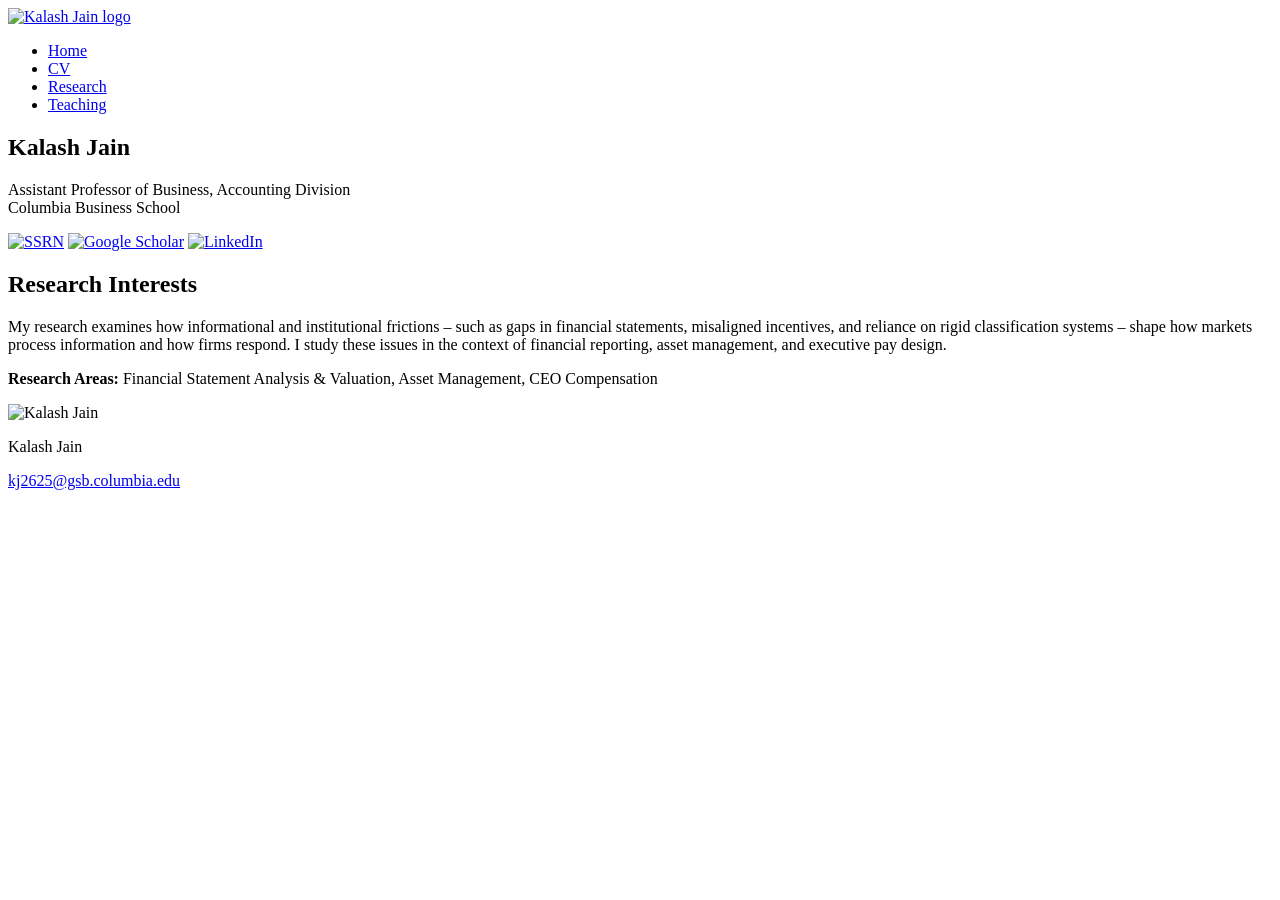
==== index.html @ 01b0344d "Add files via upload" ====
<!DOCTYPE html>
<html lang="en">
<head>
  <meta charset="UTF-8" />
  <meta name="viewport" content="width=device-width, initial-scale=1.0" />
  <title>Kalash Jain – Columbia Business School</title>
  <meta name="description" content="Kalash Jain, Assistant Professor of Business, Accounting Division, Columbia Business School. Research on financial statement analysis, asset management, and CEO compensation." />
  <link rel="icon" type="image/png" href="assets/img/logo.png" />
  <link rel="preconnect" href="https://fonts.googleapis.com" />
  <link rel="preconnect" href="https://fonts.gstatic.com" crossorigin />
  <link href="https://fonts.googleapis.com/css2?family=Vollkorn:wght@400;500;600;700&display=swap" rel="stylesheet" />
  <link rel="stylesheet" href="assets/css/style.css" />
</head>
<body>
  <header class="site-header">
    <nav class="nav">
      <a class="nav__brand" href="index.html">
        <img src="assets/img/logo.png" alt="Kalash Jain logo" />
      </a>
      <ul class="nav__links">
        <li><a href="index.html" class="active">Home</a></li>
        <li><a href="cv.pdf" target="_blank" rel="noopener">CV</a></li>
        <li><a href="research.html">Research</a></li>
        <li><a href="teaching.html">Teaching</a></li>
      </ul>
    </nav>
  </header>

  <main class="container">
    <section class="hero">
      <div class="hero__intro">
        <h1 class="hero__name">Kalash Jain</h1>
        <p class="hero__title">
          Assistant Professor of Business, Accounting Division<br />
          Columbia Business School
        </p>

        <div class="socials">
          <a href="https://papers.ssrn.com/sol3/cf_dev/AbsByAuth.cfm?per_id=5348199" target="_blank" rel="noopener" title="SSRN" aria-label="SSRN"><img src="assets/img/ssrn_logo.svg" alt="SSRN" /></a>
          <a href="https://scholar.google.com/citations?user=yLvqzMYAAAAJ&hl=en&inst=2731774348884658006&oi=ao" target="_blank" rel="noopener" title="Google Scholar" aria-label="Google Scholar"><img src="assets/img/google_scholar_logo.svg" alt="Google Scholar" /></a>
          <a href="https://www.linkedin.com/in/kalash-jain-us/" target="_blank" rel="noopener" title="LinkedIn" aria-label="LinkedIn"><img src="assets/img/linkedin_logo.svg" alt="LinkedIn" /></a>
        </div>

        <h2>Research Interests</h2>
        <p>
          My research examines how informational and institutional frictions – such
          as gaps in financial statements, misaligned incentives, and reliance on
          rigid classification systems – shape how markets process information and
          how firms respond. I study these issues in the context of financial
          reporting, asset management, and executive pay design.
        </p>
        <p>
          <strong>Research Areas:</strong> Financial Statement Analysis &amp;
          Valuation, Asset Management, CEO Compensation
        </p>
      </div>

      <div class="hero__aside">
        <img class="hero__photo" src="assets/img/headshot.jpg" alt="Kalash Jain" />
      </div>
    </section>
  </main>

  <footer class="site-footer">
    <div class="container">
      <p class="name">Kalash Jain</p>
      <p><a href="mailto:kj2625@gsb.columbia.edu">kj2625@gsb.columbia.edu</a></p>
    </div>
  </footer>
</body>
</html>
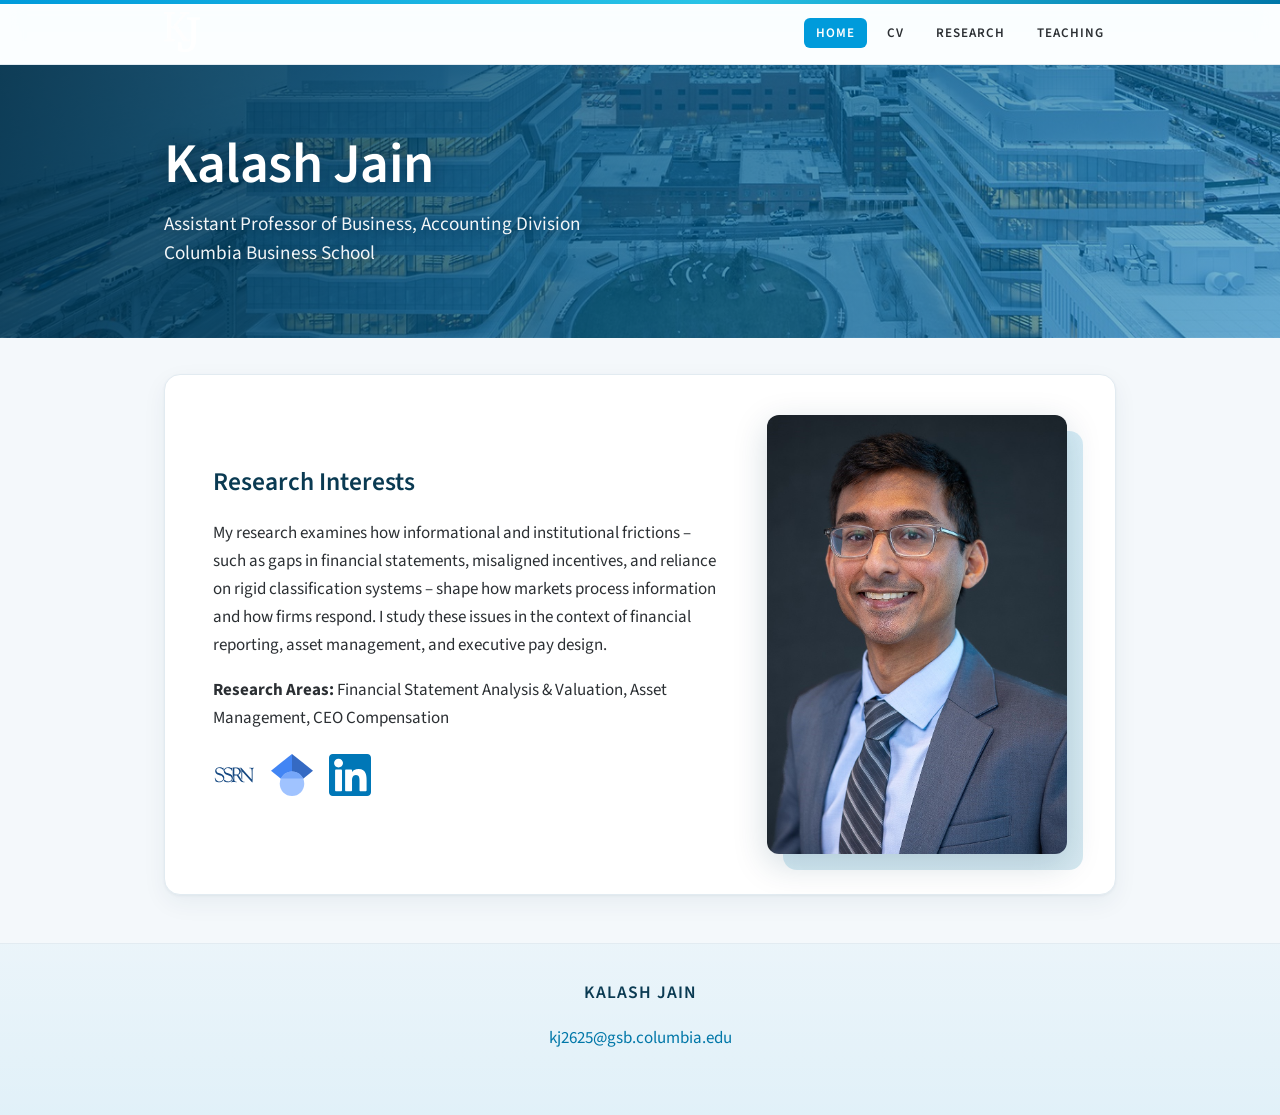
==== commit 28ed765f: "Deploy redesigned static site with correct assets/ structure Replace root-dumped files with the fini" ====
--- a/index.html
+++ b/index.html
@@ -8,7 +8,7 @@
   <link rel="icon" type="image/png" href="assets/img/logo.png" />
   <link rel="preconnect" href="https://fonts.googleapis.com" />
   <link rel="preconnect" href="https://fonts.gstatic.com" crossorigin />
-  <link href="https://fonts.googleapis.com/css2?family=Vollkorn:wght@400;500;600;700&display=swap" rel="stylesheet" />
+  <link href="https://fonts.googleapis.com/css2?family=Source+Sans+3:wght@400;500;600;700&display=swap" rel="stylesheet" />
   <link rel="stylesheet" href="assets/css/style.css" />
 </head>
 <body>
@@ -26,21 +26,19 @@
     </nav>
   </header>
 
+  <section class="hero-banner">
+    <div class="hero-banner__inner">
+      <h1 class="hero-banner__name">Kalash Jain</h1>
+      <p class="hero-banner__title">
+        Assistant Professor of Business, Accounting Division<br />
+        Columbia Business School
+      </p>
+    </div>
+  </section>
+
   <main class="container">
     <section class="hero">
       <div class="hero__intro">
-        <h1 class="hero__name">Kalash Jain</h1>
-        <p class="hero__title">
-          Assistant Professor of Business, Accounting Division<br />
-          Columbia Business School
-        </p>
-
-        <div class="socials">
-          <a href="https://papers.ssrn.com/sol3/cf_dev/AbsByAuth.cfm?per_id=5348199" target="_blank" rel="noopener" title="SSRN" aria-label="SSRN"><img src="assets/img/ssrn_logo.svg" alt="SSRN" /></a>
-          <a href="https://scholar.google.com/citations?user=yLvqzMYAAAAJ&hl=en&inst=2731774348884658006&oi=ao" target="_blank" rel="noopener" title="Google Scholar" aria-label="Google Scholar"><img src="assets/img/google_scholar_logo.svg" alt="Google Scholar" /></a>
-          <a href="https://www.linkedin.com/in/kalash-jain-us/" target="_blank" rel="noopener" title="LinkedIn" aria-label="LinkedIn"><img src="assets/img/linkedin_logo.svg" alt="LinkedIn" /></a>
-        </div>
-
         <h2>Research Interests</h2>
         <p>
           My research examines how informational and institutional frictions – such
@@ -53,6 +51,12 @@
           <strong>Research Areas:</strong> Financial Statement Analysis &amp;
           Valuation, Asset Management, CEO Compensation
         </p>
+
+        <div class="socials">
+          <a href="https://papers.ssrn.com/sol3/cf_dev/AbsByAuth.cfm?per_id=5348199" target="_blank" rel="noopener" title="SSRN" aria-label="SSRN"><img src="assets/img/ssrn_logo.svg" alt="SSRN" /></a>
+          <a href="https://scholar.google.com/citations?user=yLvqzMYAAAAJ&hl=en&inst=2731774348884658006&oi=ao" target="_blank" rel="noopener" title="Google Scholar" aria-label="Google Scholar"><img src="assets/img/google_scholar_logo.svg" alt="Google Scholar" /></a>
+          <a href="https://www.linkedin.com/in/kalash-jain-us/" target="_blank" rel="noopener" title="LinkedIn" aria-label="LinkedIn"><img src="assets/img/linkedin_logo.svg" alt="LinkedIn" /></a>
+        </div>
       </div>
 
       <div class="hero__aside">
--- a/assets/css/style.css
+++ b/assets/css/style.css
@@ -0,0 +1,400 @@
+/* ===== Kalash Jain — academic site ===== */
+:root {
+  --cbs-blue: #009bdb;
+  --cbs-blue-dark: #0077a8;
+  --navy: #0a3a52;
+  --ink: #2b2f33;
+  --muted: #5f6b73;
+  --line: #e2ebf1;
+  --tint: #eef8fc;
+  --card: #ffffff;
+  --page-bg: #f4f8fb;
+  --shadow: 0 1px 3px rgba(10, 58, 82, 0.05), 0 8px 24px rgba(10, 58, 82, 0.06);
+  --shadow-hover: 0 6px 16px rgba(10, 58, 82, 0.1), 0 18px 44px rgba(10, 58, 82, 0.1);
+  --maxw: 1000px;
+  --font-sans: "Source Sans 3", -apple-system, BlinkMacSystemFont, "Segoe UI",
+    Roboto, "Helvetica Neue", Arial, "Noto Sans", sans-serif;
+}
+
+* { box-sizing: border-box; }
+
+html { scroll-behavior: smooth; }
+
+body {
+  margin: 0;
+  color: var(--ink);
+  background:
+    linear-gradient(180deg, #e6f3fb 0%, rgba(244, 248, 251, 0) 320px) no-repeat,
+    var(--page-bg);
+  min-height: 100vh;
+  font-family: var(--font-sans);
+  font-size: 17px;
+  line-height: 1.65;
+  -webkit-font-smoothing: antialiased;
+}
+
+.container {
+  max-width: var(--maxw);
+  margin: 0 auto;
+  padding: 0 24px;
+}
+
+a { color: var(--cbs-blue-dark); text-decoration: none; }
+a:hover { text-decoration: underline; }
+
+h1, h2, h3 {
+  font-family: var(--font-sans);
+  font-weight: 600;
+  line-height: 1.2;
+  color: var(--navy);
+}
+
+/* thin brand accent strip along the very top */
+body::before {
+  content: "";
+  position: fixed;
+  top: 0; left: 0; right: 0;
+  height: 4px;
+  background: linear-gradient(90deg, var(--cbs-blue), #29c3e6 55%, var(--cbs-blue-dark));
+  z-index: 40;
+}
+
+/* ===== Header / nav ===== */
+.site-header {
+  position: sticky;
+  top: 0;
+  z-index: 30;
+  background: rgba(255, 255, 255, 0.85);
+  backdrop-filter: saturate(180%) blur(10px);
+  border-bottom: 1px solid var(--line);
+  box-shadow: 0 1px 0 rgba(10, 58, 82, 0.02);
+}
+.nav {
+  display: flex;
+  align-items: center;
+  justify-content: space-between;
+  padding: 12px 24px;
+  max-width: var(--maxw);
+  margin: 0 auto;
+}
+.nav__brand {
+  display: flex;
+  align-items: center;
+  gap: 12px;
+  font-family: var(--font-sans);
+  font-size: 1.15rem;
+  color: var(--ink);
+}
+.nav__brand img { height: 40px; width: auto; display: block; }
+.nav__links {
+  display: flex;
+  gap: 8px;
+  list-style: none;
+  margin: 0;
+  padding: 0;
+}
+.nav__links a {
+  color: var(--ink);
+  text-transform: uppercase;
+  letter-spacing: 1px;
+  font-size: 0.82rem;
+  font-weight: 600;
+  padding: 6px 12px;
+  border-radius: 6px;
+  transition: color 0.15s ease, background 0.15s ease;
+}
+.nav__links a:hover { color: var(--cbs-blue-dark); background: var(--tint); text-decoration: none; }
+.nav__links a.active { color: #fff; background: var(--cbs-blue); }
+
+/* ===== Campus banners ===== */
+.hero-banner,
+.page-banner {
+  position: relative;
+  background-image:
+    linear-gradient(115deg, rgba(0, 48, 72, 0.9) 0%, rgba(0, 88, 128, 0.72) 46%, rgba(0, 119, 168, 0.5) 100%),
+    url("../img/cbs-campus.jpg");
+  background-size: cover;
+  background-position: center 38%;
+  color: #fff;
+}
+.hero-banner__inner,
+.page-banner__inner {
+  max-width: var(--maxw);
+  margin: 0 auto;
+  padding: 0 24px;
+}
+.hero-banner { padding: 66px 0 70px; }
+.hero-banner__name {
+  font-family: var(--font-sans);
+  font-size: 3.5rem;
+  font-weight: 600;
+  color: #fff;
+  margin: 0 0 12px;
+  letter-spacing: -0.5px;
+  text-shadow: 0 2px 20px rgba(0, 20, 35, 0.38);
+}
+.hero-banner__title {
+  font-size: 1.2rem;
+  line-height: 1.5;
+  margin: 0;
+  color: rgba(255, 255, 255, 0.95);
+  text-shadow: 0 1px 12px rgba(0, 20, 35, 0.32);
+}
+.page-banner { padding: 42px 0; }
+.page-banner__title {
+  font-family: var(--font-sans);
+  font-size: 2.6rem;
+  font-weight: 600;
+  text-transform: uppercase;
+  letter-spacing: 1px;
+  color: #fff;
+  margin: 0;
+  text-shadow: 0 2px 16px rgba(0, 20, 35, 0.35);
+}
+
+/* ===== Hero (home about-card) ===== */
+.hero {
+  display: grid;
+  grid-template-columns: 1fr 300px;
+  gap: 44px;
+  align-items: center;
+  background: var(--card);
+  border: 1px solid var(--line);
+  border-radius: 16px;
+  box-shadow: var(--shadow);
+  padding: 40px 48px;
+  margin: 36px 0 24px;
+}
+.hero h2:first-child { margin-top: 0; }
+.hero__name {
+  font-size: 3.1rem;
+  margin: 0 0 8px;
+  color: var(--cbs-blue);
+  letter-spacing: -0.5px;
+}
+.hero__title { font-size: 1.12rem; color: var(--muted); margin: 0; }
+.hero__aside { position: relative; }
+.hero__aside::before {
+  content: "";
+  position: absolute;
+  inset: 16px -16px -16px 16px;
+  background: linear-gradient(135deg, var(--cbs-blue), var(--cbs-blue-dark));
+  border-radius: 14px;
+  opacity: 0.16;
+  z-index: 0;
+}
+.hero__photo {
+  position: relative;
+  z-index: 1;
+  width: 100%;
+  border-radius: 12px;
+  box-shadow: 0 10px 34px rgba(10, 58, 82, 0.18);
+  display: block;
+}
+.hero h2 { color: var(--navy); }
+
+/* ===== Sections ===== */
+.section { padding: 8px 0 40px; }
+.section h2 { font-size: 1.9rem; margin: 36px 0 8px; }
+.page-title {
+  font-size: 2.6rem;
+  text-transform: uppercase;
+  letter-spacing: 1px;
+  color: var(--cbs-blue);
+  margin: 52px 0 8px;
+}
+.subhead {
+  text-transform: uppercase;
+  letter-spacing: 2px;
+  font-size: 0.82rem;
+  font-weight: 700;
+  color: var(--cbs-blue-dark);
+  border-bottom: 2px solid var(--cbs-blue);
+  display: inline-block;
+  padding-bottom: 5px;
+  margin: 8px 0 20px;
+}
+.paper-group { margin: 0 0 36px; }
+.paper-group:first-of-type { margin-top: 8px; }
+
+/* ===== Research list ===== */
+.paper {
+  background: var(--card);
+  border: 1px solid var(--line);
+  border-left: 4px solid var(--cbs-blue);
+  border-radius: 10px;
+  padding: 16px 22px;
+  margin: 0 0 14px;
+  box-shadow: var(--shadow);
+  transition: transform 0.15s ease, box-shadow 0.15s ease;
+}
+.paper:hover { transform: translateY(-2px); box-shadow: var(--shadow-hover); }
+.paper__title {
+  font-family: var(--font-sans);
+  font-size: 1.22rem;
+  font-weight: 600;
+  color: var(--navy);
+  margin: 0 0 4px;
+  line-height: 1.3;
+}
+.paper__title a { color: var(--navy); }
+.paper__title a:hover { color: var(--cbs-blue-dark); text-decoration: none; }
+.paper__venue { font-style: italic; color: var(--muted); margin: 0; }
+.paper__authors { margin: 2px 0 8px; color: var(--ink); }
+.paper__topics { margin: 0; display: flex; flex-wrap: wrap; gap: 8px; }
+
+/* ===== Topic pills (clickable filters) ===== */
+.filter-bar {
+  display: flex;
+  flex-wrap: wrap;
+  align-items: center;
+  gap: 8px;
+  margin: 4px 0 30px;
+  padding: 14px 18px;
+  background: var(--card);
+  border: 1px solid var(--line);
+  border-radius: 12px;
+  box-shadow: var(--shadow);
+}
+.filter-bar__label {
+  font-size: 0.82rem;
+  font-weight: 700;
+  text-transform: uppercase;
+  letter-spacing: 1px;
+  color: var(--muted);
+  margin-right: 4px;
+}
+.topic-pill {
+  display: inline-block;
+  cursor: pointer;
+  border: 1px solid #cfe6f2;
+  background: var(--tint);
+  color: var(--cbs-blue-dark);
+  border-radius: 999px;
+  padding: 3px 13px;
+  font-size: 0.8rem;
+  font-weight: 600;
+  line-height: 1.5;
+  user-select: none;
+  transition: background 0.15s ease, color 0.15s ease, border-color 0.15s ease;
+}
+.topic-pill:hover {
+  background: var(--cbs-blue);
+  color: #fff;
+  border-color: var(--cbs-blue);
+}
+.topic-pill.active {
+  background: var(--cbs-blue);
+  color: #fff;
+  border-color: var(--cbs-blue);
+}
+.filter-pill.reset { font-weight: 700; }
+.paper.is-hidden, .paper-group.is-hidden { display: none; }
+
+/* ===== Teaching ===== */
+.award {
+  display: inline-block;
+  color: var(--cbs-blue-dark);
+  font-weight: 600;
+  background: var(--tint);
+  border: 1px solid #cfe6f2;
+  border-radius: 8px;
+  padding: 8px 14px;
+  margin: 6px 0 8px;
+}
+.card {
+  background: var(--card);
+  border: 1px solid var(--line);
+  border-radius: 12px;
+  box-shadow: var(--shadow);
+  padding: 22px 26px;
+  margin: 0 0 22px;
+}
+.card > *:first-child { margin-top: 0; }
+.card > *:last-child { margin-bottom: 0; }
+.ratings {
+  border-collapse: collapse;
+  width: 100%;
+  max-width: 460px;
+  margin: 8px 0 4px;
+}
+.ratings th, .ratings td {
+  text-align: left;
+  padding: 10px 16px 10px 0;
+  border-bottom: 1px solid var(--line);
+}
+.ratings thead th {
+  color: var(--cbs-blue-dark);
+  font-weight: 700;
+  text-transform: uppercase;
+  letter-spacing: 0.5px;
+  font-size: 0.82rem;
+}
+.ratings tbody tr:last-child td { border-bottom: none; }
+.ratings td:first-child { font-weight: 600; color: var(--navy); white-space: nowrap; }
+.quotes { display: grid; gap: 16px; }
+blockquote.quote {
+  margin: 0;
+  padding: 18px 22px 18px 24px;
+  background: var(--card);
+  border: 1px solid var(--line);
+  border-left: 4px solid var(--cbs-blue);
+  border-radius: 10px;
+  box-shadow: var(--shadow);
+  color: #3a444b;
+  font-style: italic;
+}
+
+/* ===== Social icons ===== */
+.socials { display: flex; gap: 16px; align-items: center; margin: 22px 0 6px; }
+.socials a {
+  display: inline-flex;
+  align-items: center;
+  justify-content: center;
+  transition: opacity 0.15s ease, transform 0.15s ease;
+}
+.socials a:hover { opacity: 0.75; transform: translateY(-1px); }
+.socials img { height: 42px; width: 42px; object-fit: contain; display: block; }
+
+/* ===== Footer ===== */
+.site-footer {
+  border-top: 1px solid var(--line);
+  background: linear-gradient(180deg, rgba(0, 155, 219, 0.04), rgba(0, 155, 219, 0.08));
+  margin-top: 48px;
+  padding: 34px 0 46px;
+  text-align: center;
+}
+.site-footer .name {
+  font-family: var(--font-sans);
+  font-weight: 600;
+  letter-spacing: 1px;
+  text-transform: uppercase;
+  color: var(--navy);
+  font-size: 1.1rem;
+  margin: 0 0 4px;
+}
+.site-footer a { color: var(--cbs-blue-dark); }
+
+/* ===== Responsive ===== */
+@media (max-width: 760px) {
+  .hero {
+    grid-template-columns: 1fr;
+    gap: 26px;
+    padding: 30px 24px;
+    margin-top: 32px;
+  }
+  .hero__aside { max-width: 260px; margin: 0 auto; order: -1; }
+  .hero__aside::before { inset: 12px -12px -12px 12px; }
+  .hero__name { font-size: 2.4rem; }
+  .nav { padding: 10px 16px; flex-wrap: wrap; gap: 6px; }
+  .nav__links { gap: 2px; }
+  .nav__links a { padding: 6px 9px; }
+  .page-title { font-size: 2rem; }
+  .hero-banner { padding: 42px 0 46px; }
+  .hero-banner__name { font-size: 2.5rem; }
+  .hero-banner__title { font-size: 1.05rem; }
+  .page-banner { padding: 28px 0; }
+  .page-banner__title { font-size: 2rem; }
+  .filter-bar { padding: 12px 14px; }
+  body { font-size: 16px; }
+}
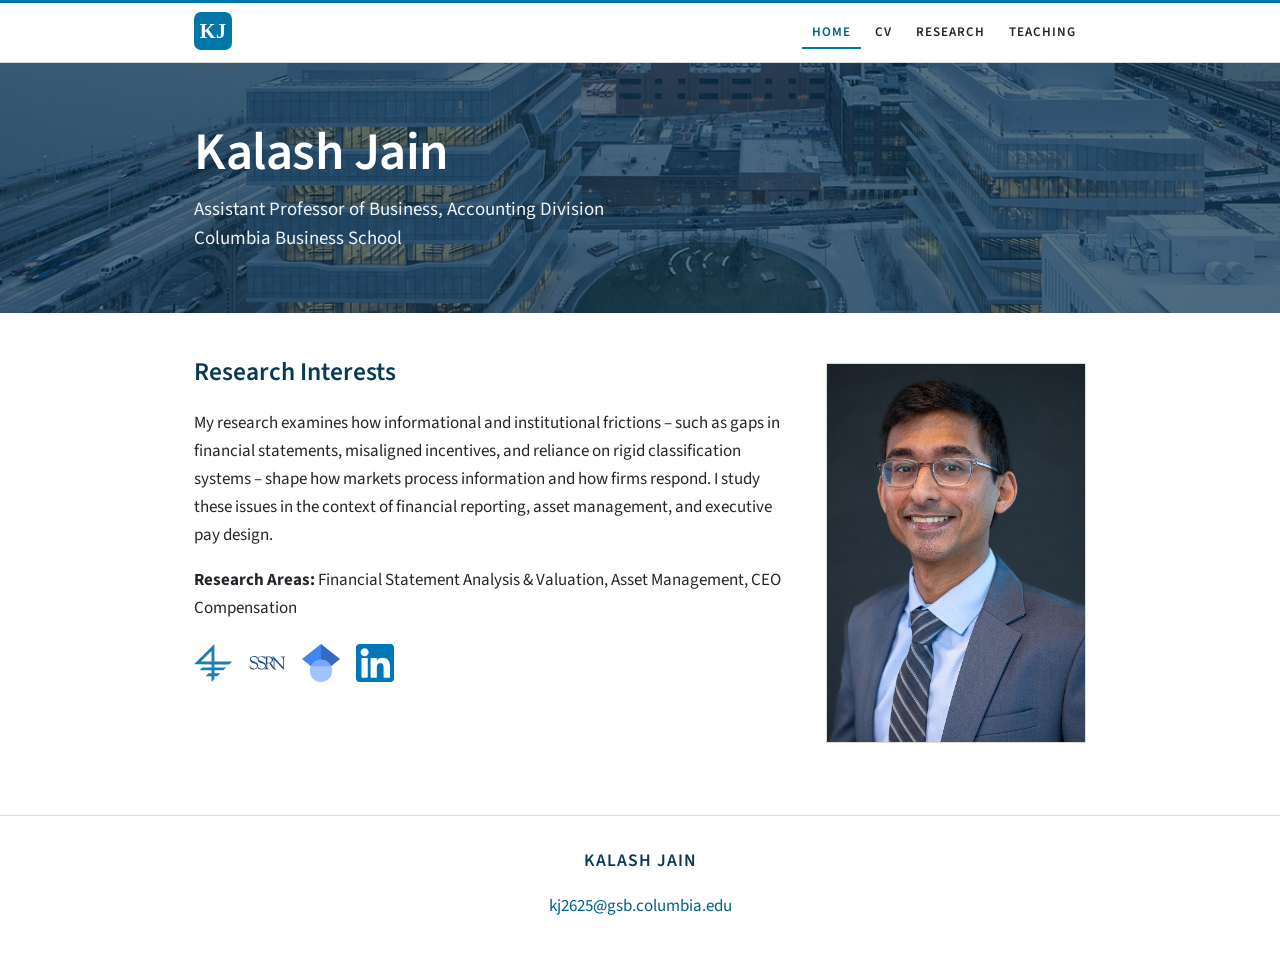
==== commit 0e18ed41: "Replace monogram with original KJ logo; add Columbia link and more co-author links - New original SV" ====
--- a/index.html
+++ b/index.html
@@ -5,7 +5,7 @@
   <meta name="viewport" content="width=device-width, initial-scale=1.0" />
   <title>Kalash Jain – Columbia Business School</title>
   <meta name="description" content="Kalash Jain, Assistant Professor of Business, Accounting Division, Columbia Business School. Research on financial statement analysis, asset management, and CEO compensation." />
-  <link rel="icon" type="image/png" href="assets/img/logo.png" />
+  <link rel="icon" type="image/svg+xml" href="assets/img/logo.svg" />
   <link rel="preconnect" href="https://fonts.googleapis.com" />
   <link rel="preconnect" href="https://fonts.gstatic.com" crossorigin />
   <link href="https://fonts.googleapis.com/css2?family=Source+Sans+3:wght@400;500;600;700&display=swap" rel="stylesheet" />
@@ -15,7 +15,7 @@
   <header class="site-header">
     <nav class="nav">
       <a class="nav__brand" href="index.html">
-        <img src="assets/img/logo.png" alt="Kalash Jain logo" />
+        <img src="assets/img/logo.svg" alt="Kalash Jain logo" />
       </a>
       <ul class="nav__links">
         <li><a href="index.html" class="active">Home</a></li>
@@ -53,6 +53,7 @@
         </p>
 
         <div class="socials">
+          <a href="https://business.columbia.edu/faculty/people/kalash-jain" target="_blank" rel="noopener" title="Columbia Business School faculty page" aria-label="Columbia Business School faculty page"><img src="assets/img/cbs_logo.svg" alt="Columbia Business School" /></a>
           <a href="https://papers.ssrn.com/sol3/cf_dev/AbsByAuth.cfm?per_id=5348199" target="_blank" rel="noopener" title="SSRN" aria-label="SSRN"><img src="assets/img/ssrn_logo.svg" alt="SSRN" /></a>
           <a href="https://scholar.google.com/citations?user=yLvqzMYAAAAJ&hl=en&inst=2731774348884658006&oi=ao" target="_blank" rel="noopener" title="Google Scholar" aria-label="Google Scholar"><img src="assets/img/google_scholar_logo.svg" alt="Google Scholar" /></a>
           <a href="https://www.linkedin.com/in/kalash-jain-us/" target="_blank" rel="noopener" title="LinkedIn" aria-label="LinkedIn"><img src="assets/img/linkedin_logo.svg" alt="LinkedIn" /></a>
--- a/assets/css/style.css
+++ b/assets/css/style.css
@@ -1,17 +1,14 @@
-/* ===== Kalash Jain — academic site ===== */
+/* ===== Kalash Jain — academic site (flat editorial) ===== */
 :root {
-  --cbs-blue: #009bdb;
-  --cbs-blue-dark: #0077a8;
+  --cbs-blue: #0077a8;
+  --cbs-blue-dark: #005f86;
   --navy: #0a3a52;
-  --ink: #2b2f33;
+  --ink: #22262a;
   --muted: #5f6b73;
-  --line: #e2ebf1;
-  --tint: #eef8fc;
-  --card: #ffffff;
-  --page-bg: #f4f8fb;
-  --shadow: 0 1px 3px rgba(10, 58, 82, 0.05), 0 8px 24px rgba(10, 58, 82, 0.06);
-  --shadow-hover: 0 6px 16px rgba(10, 58, 82, 0.1), 0 18px 44px rgba(10, 58, 82, 0.1);
-  --maxw: 1000px;
+  --line: #dcdcd6;
+  --tint: #f2f4f5;
+  --page-bg: #ffffff;
+  --maxw: 940px;
   --font-sans: "Source Sans 3", -apple-system, BlinkMacSystemFont, "Segoe UI",
     Roboto, "Helvetica Neue", Arial, "Noto Sans", sans-serif;
 }
@@ -23,9 +20,7 @@
 body {
   margin: 0;
   color: var(--ink);
-  background:
-    linear-gradient(180deg, #e6f3fb 0%, rgba(244, 248, 251, 0) 320px) no-repeat,
-    var(--page-bg);
+  background: var(--page-bg);
   min-height: 100vh;
   font-family: var(--font-sans);
   font-size: 17px;
@@ -49,13 +44,13 @@
   color: var(--navy);
 }
 
-/* thin brand accent strip along the very top */
+/* thin flat brand rule along the very top */
 body::before {
   content: "";
   position: fixed;
   top: 0; left: 0; right: 0;
-  height: 4px;
-  background: linear-gradient(90deg, var(--cbs-blue), #29c3e6 55%, var(--cbs-blue-dark));
+  height: 3px;
+  background: var(--cbs-blue);
   z-index: 40;
 }
 
@@ -64,10 +59,8 @@
   position: sticky;
   top: 0;
   z-index: 30;
-  background: rgba(255, 255, 255, 0.85);
-  backdrop-filter: saturate(180%) blur(10px);
+  background: var(--page-bg);
   border-bottom: 1px solid var(--line);
-  box-shadow: 0 1px 0 rgba(10, 58, 82, 0.02);
 }
 .nav {
   display: flex;
@@ -85,10 +78,10 @@
   font-size: 1.15rem;
   color: var(--ink);
 }
-.nav__brand img { height: 40px; width: auto; display: block; }
+.nav__brand img { height: 38px; width: auto; display: block; }
 .nav__links {
   display: flex;
-  gap: 8px;
+  gap: 4px;
   list-style: none;
   margin: 0;
   padding: 0;
@@ -99,19 +92,19 @@
   letter-spacing: 1px;
   font-size: 0.82rem;
   font-weight: 600;
-  padding: 6px 12px;
-  border-radius: 6px;
-  transition: color 0.15s ease, background 0.15s ease;
-}
-.nav__links a:hover { color: var(--cbs-blue-dark); background: var(--tint); text-decoration: none; }
-.nav__links a.active { color: #fff; background: var(--cbs-blue); }
+  padding: 6px 10px;
+  border-bottom: 2px solid transparent;
+  transition: color 0.15s ease, border-color 0.15s ease;
+}
+.nav__links a:hover { color: var(--cbs-blue-dark); text-decoration: none; border-bottom-color: var(--line); }
+.nav__links a.active { color: var(--cbs-blue-dark); border-bottom-color: var(--cbs-blue); }
 
 /* ===== Campus banners ===== */
 .hero-banner,
 .page-banner {
   position: relative;
   background-image:
-    linear-gradient(115deg, rgba(0, 48, 72, 0.9) 0%, rgba(0, 88, 128, 0.72) 46%, rgba(0, 119, 168, 0.5) 100%),
+    linear-gradient(rgba(9, 45, 64, 0.66), rgba(9, 45, 64, 0.66)),
     url("../img/cbs-campus.jpg");
   background-size: cover;
   background-position: center 38%;
@@ -123,47 +116,40 @@
   margin: 0 auto;
   padding: 0 24px;
 }
-.hero-banner { padding: 66px 0 70px; }
+.hero-banner { padding: 58px 0 60px; }
 .hero-banner__name {
   font-family: var(--font-sans);
-  font-size: 3.5rem;
+  font-size: 3.3rem;
   font-weight: 600;
   color: #fff;
   margin: 0 0 12px;
   letter-spacing: -0.5px;
-  text-shadow: 0 2px 20px rgba(0, 20, 35, 0.38);
 }
 .hero-banner__title {
-  font-size: 1.2rem;
+  font-size: 1.18rem;
   line-height: 1.5;
   margin: 0;
   color: rgba(255, 255, 255, 0.95);
-  text-shadow: 0 1px 12px rgba(0, 20, 35, 0.32);
-}
-.page-banner { padding: 42px 0; }
+}
+.page-banner { padding: 38px 0; }
 .page-banner__title {
   font-family: var(--font-sans);
-  font-size: 2.6rem;
-  font-weight: 600;
-  text-transform: uppercase;
-  letter-spacing: 1px;
-  color: #fff;
-  margin: 0;
-  text-shadow: 0 2px 16px rgba(0, 20, 35, 0.35);
-}
-
-/* ===== Hero (home about-card) ===== */
+  font-size: 2.5rem;
+  font-weight: 600;
+  text-transform: uppercase;
+  letter-spacing: 1px;
+  color: #fff;
+  margin: 0;
+}
+
+/* ===== Hero (home about) ===== */
 .hero {
   display: grid;
-  grid-template-columns: 1fr 300px;
+  grid-template-columns: 1fr 260px;
   gap: 44px;
-  align-items: center;
-  background: var(--card);
-  border: 1px solid var(--line);
-  border-radius: 16px;
-  box-shadow: var(--shadow);
-  padding: 40px 48px;
-  margin: 36px 0 24px;
+  align-items: start;
+  padding: 44px 0 24px;
+  margin: 0;
 }
 .hero h2:first-child { margin-top: 0; }
 .hero__name {
@@ -173,31 +159,20 @@
   letter-spacing: -0.5px;
 }
 .hero__title { font-size: 1.12rem; color: var(--muted); margin: 0; }
-.hero__aside { position: relative; }
-.hero__aside::before {
-  content: "";
-  position: absolute;
-  inset: 16px -16px -16px 16px;
-  background: linear-gradient(135deg, var(--cbs-blue), var(--cbs-blue-dark));
-  border-radius: 14px;
-  opacity: 0.16;
-  z-index: 0;
-}
+.hero__aside { position: relative; padding-top: 6px; }
 .hero__photo {
   position: relative;
-  z-index: 1;
   width: 100%;
-  border-radius: 12px;
-  box-shadow: 0 10px 34px rgba(10, 58, 82, 0.18);
+  border: 1px solid var(--line);
   display: block;
 }
 .hero h2 { color: var(--navy); }
 
 /* ===== Sections ===== */
-.section { padding: 8px 0 40px; }
+.section { padding: 8px 0 40px; transition: opacity 0.5s ease; }
 .section h2 { font-size: 1.9rem; margin: 36px 0 8px; }
 .page-title {
-  font-size: 2.6rem;
+  font-size: 2.5rem;
   text-transform: uppercase;
   letter-spacing: 1px;
   color: var(--cbs-blue);
@@ -216,19 +191,16 @@
 }
 .paper-group { margin: 0 0 36px; }
 .paper-group:first-of-type { margin-top: 8px; }
+.paper-group.is-first-visible { margin-top: 8px; }
 
 /* ===== Research list ===== */
 .paper {
-  background: var(--card);
-  border: 1px solid var(--line);
-  border-left: 4px solid var(--cbs-blue);
-  border-radius: 10px;
-  padding: 16px 22px;
-  margin: 0 0 14px;
-  box-shadow: var(--shadow);
-  transition: transform 0.15s ease, box-shadow 0.15s ease;
-}
-.paper:hover { transform: translateY(-2px); box-shadow: var(--shadow-hover); }
+  border-left: 2px solid var(--cbs-blue);
+  border-bottom: 1px solid var(--line);
+  padding: 4px 0 18px 20px;
+  margin: 0 0 18px;
+}
+.paper:last-child { margin-bottom: 0; }
 .paper__title {
   font-family: var(--font-sans);
   font-size: 1.22rem;
@@ -238,45 +210,59 @@
   line-height: 1.3;
 }
 .paper__title a { color: var(--navy); }
-.paper__title a:hover { color: var(--cbs-blue-dark); text-decoration: none; }
+.paper__title a:hover { color: var(--cbs-blue-dark); }
 .paper__venue { font-style: italic; color: var(--muted); margin: 0; }
 .paper__authors { margin: 2px 0 8px; color: var(--ink); }
 .paper__topics { margin: 0; display: flex; flex-wrap: wrap; gap: 8px; }
 
-/* ===== Topic pills (clickable filters) ===== */
+/* ===== Topic tags (clickable filters) ===== */
 .filter-bar {
+  display: flex;
+  flex-direction: column;
+  align-items: flex-start;
+  gap: 12px;
+  margin: 4px 0 30px;
+  padding: 14px 0 18px;
+  border-bottom: 1px solid var(--line);
+}
+.filter-bar__label {
+  font-size: 1.15rem;
+  font-weight: 700;
+  text-transform: uppercase;
+  letter-spacing: 1px;
+  color: var(--muted);
+}
+.filter-pills {
   display: flex;
   flex-wrap: wrap;
   align-items: center;
-  gap: 8px;
-  margin: 4px 0 30px;
-  padding: 14px 18px;
-  background: var(--card);
-  border: 1px solid var(--line);
-  border-radius: 12px;
-  box-shadow: var(--shadow);
-}
-.filter-bar__label {
-  font-size: 0.82rem;
-  font-weight: 700;
-  text-transform: uppercase;
-  letter-spacing: 1px;
-  color: var(--muted);
-  margin-right: 4px;
-}
+  gap: 6px;
+}
+.filter-clear {
+  background: none;
+  border: none;
+  padding: 0;
+  margin: 0;
+  cursor: pointer;
+  font-family: inherit;
+  font-size: 0.9rem;
+  font-weight: 600;
+  color: #55606a;
+}
+.filter-clear:hover { color: var(--ink); text-decoration: underline; }
 .topic-pill {
   display: inline-block;
   cursor: pointer;
   border: 1px solid #cfe6f2;
-  background: var(--tint);
-  color: var(--cbs-blue-dark);
+  background: #edf6fb;
+  color: #004c6c;
   border-radius: 999px;
-  padding: 3px 13px;
-  font-size: 0.8rem;
+  padding: 3px 10px;
+  font-size: 0.95rem;
   font-weight: 600;
   line-height: 1.5;
   user-select: none;
-  transition: background 0.15s ease, color 0.15s ease, border-color 0.15s ease;
+  transition: background 0.5s ease, color 0.5s ease, border-color 0.5s ease;
 }
 .topic-pill:hover {
   background: var(--cbs-blue);
@@ -296,19 +282,14 @@
   display: inline-block;
   color: var(--cbs-blue-dark);
   font-weight: 600;
-  background: var(--tint);
-  border: 1px solid #cfe6f2;
-  border-radius: 8px;
-  padding: 8px 14px;
+  border-left: 2px solid var(--cbs-blue);
+  padding: 2px 0 2px 12px;
   margin: 6px 0 8px;
 }
 .card {
-  background: var(--card);
-  border: 1px solid var(--line);
-  border-radius: 12px;
-  box-shadow: var(--shadow);
-  padding: 22px 26px;
-  margin: 0 0 22px;
+  border-top: 1px solid var(--line);
+  padding: 20px 0 4px;
+  margin: 0 0 20px;
 }
 .card > *:first-child { margin-top: 0; }
 .card > *:last-child { margin-bottom: 0; }
@@ -332,15 +313,11 @@
 }
 .ratings tbody tr:last-child td { border-bottom: none; }
 .ratings td:first-child { font-weight: 600; color: var(--navy); white-space: nowrap; }
-.quotes { display: grid; gap: 16px; }
+.quotes { display: grid; gap: 4px; }
 blockquote.quote {
   margin: 0;
-  padding: 18px 22px 18px 24px;
-  background: var(--card);
-  border: 1px solid var(--line);
-  border-left: 4px solid var(--cbs-blue);
-  border-radius: 10px;
-  box-shadow: var(--shadow);
+  padding: 6px 0 14px 20px;
+  border-left: 2px solid var(--cbs-blue);
   color: #3a444b;
   font-style: italic;
 }
@@ -351,17 +328,16 @@
   display: inline-flex;
   align-items: center;
   justify-content: center;
-  transition: opacity 0.15s ease, transform 0.15s ease;
-}
-.socials a:hover { opacity: 0.75; transform: translateY(-1px); }
-.socials img { height: 42px; width: 42px; object-fit: contain; display: block; }
+  transition: opacity 0.15s ease;
+}
+.socials a:hover { opacity: 0.65; }
+.socials img { height: 38px; width: 38px; object-fit: contain; display: block; }
 
 /* ===== Footer ===== */
 .site-footer {
   border-top: 1px solid var(--line);
-  background: linear-gradient(180deg, rgba(0, 155, 219, 0.04), rgba(0, 155, 219, 0.08));
   margin-top: 48px;
-  padding: 34px 0 46px;
+  padding: 30px 0 42px;
   text-align: center;
 }
 .site-footer .name {
@@ -380,21 +356,18 @@
   .hero {
     grid-template-columns: 1fr;
     gap: 26px;
-    padding: 30px 24px;
-    margin-top: 32px;
+    padding: 32px 0 24px;
   }
-  .hero__aside { max-width: 260px; margin: 0 auto; order: -1; }
-  .hero__aside::before { inset: 12px -12px -12px 12px; }
+  .hero__aside { max-width: 240px; margin: 0 auto; order: -1; }
   .hero__name { font-size: 2.4rem; }
   .nav { padding: 10px 16px; flex-wrap: wrap; gap: 6px; }
   .nav__links { gap: 2px; }
-  .nav__links a { padding: 6px 9px; }
+  .nav__links a { padding: 6px 8px; }
   .page-title { font-size: 2rem; }
-  .hero-banner { padding: 42px 0 46px; }
+  .hero-banner { padding: 40px 0 44px; }
   .hero-banner__name { font-size: 2.5rem; }
   .hero-banner__title { font-size: 1.05rem; }
-  .page-banner { padding: 28px 0; }
+  .page-banner { padding: 26px 0; }
   .page-banner__title { font-size: 2rem; }
-  .filter-bar { padding: 12px 14px; }
   body { font-size: 16px; }
 }
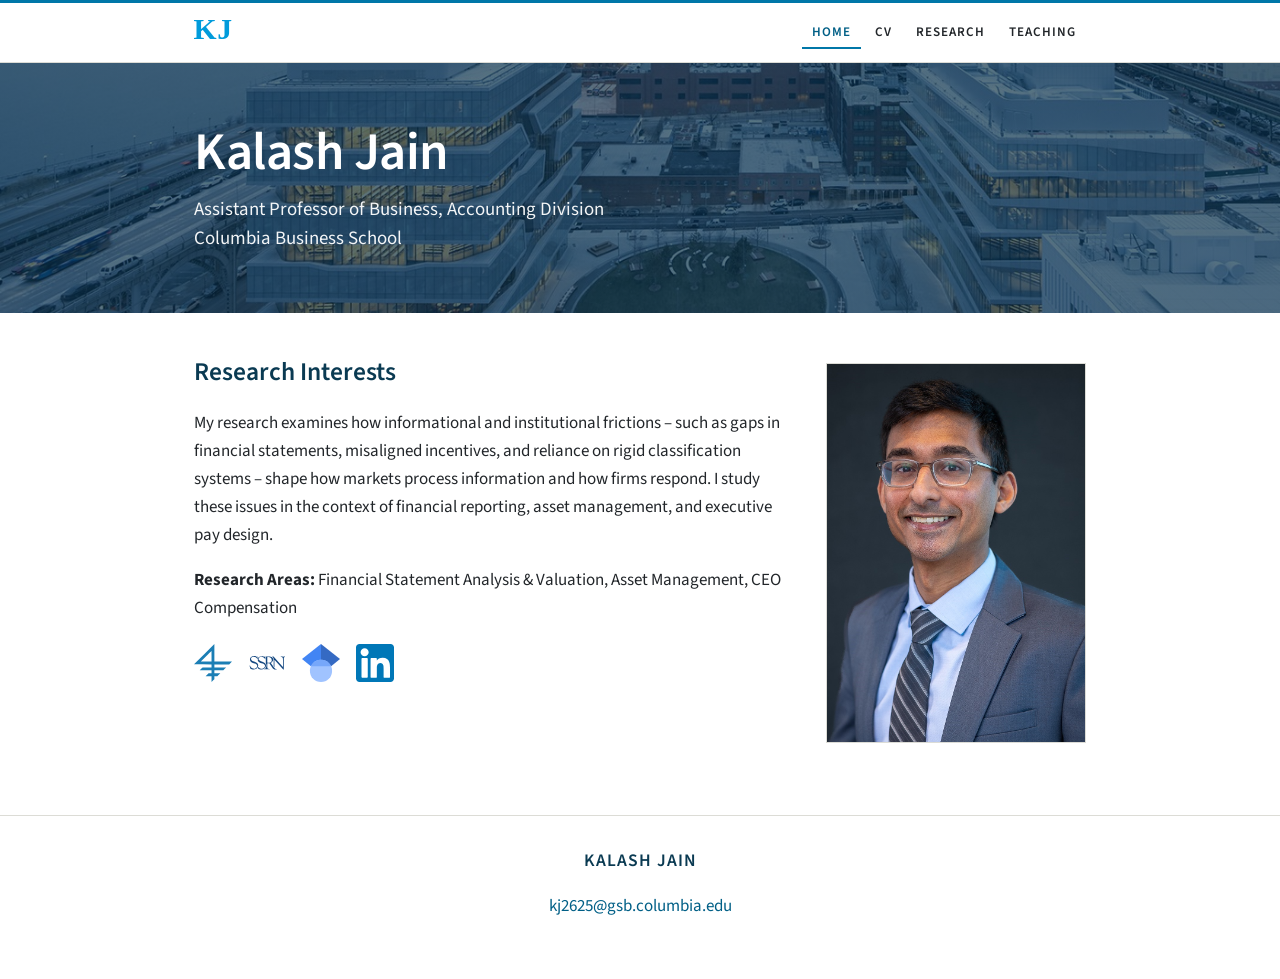
==== commit 1ed82d66: "Add Cloudflare Web Analytics beacon to all pages Cookieless, privacy-first pageview analytics. No DN" ====
--- a/index.html
+++ b/index.html
@@ -72,5 +72,6 @@
       <p><a href="mailto:kj2625@gsb.columbia.edu">kj2625@gsb.columbia.edu</a></p>
     </div>
   </footer>
+<!-- Cloudflare Web Analytics --><script type='module' src='https://static.cloudflareinsights.com/beacon.min.js' data-cf-beacon='{"token": "cd76b0aa09ca4c36a53049b33221c05a"}'></script><!-- End Cloudflare Web Analytics -->
 </body>
 </html>
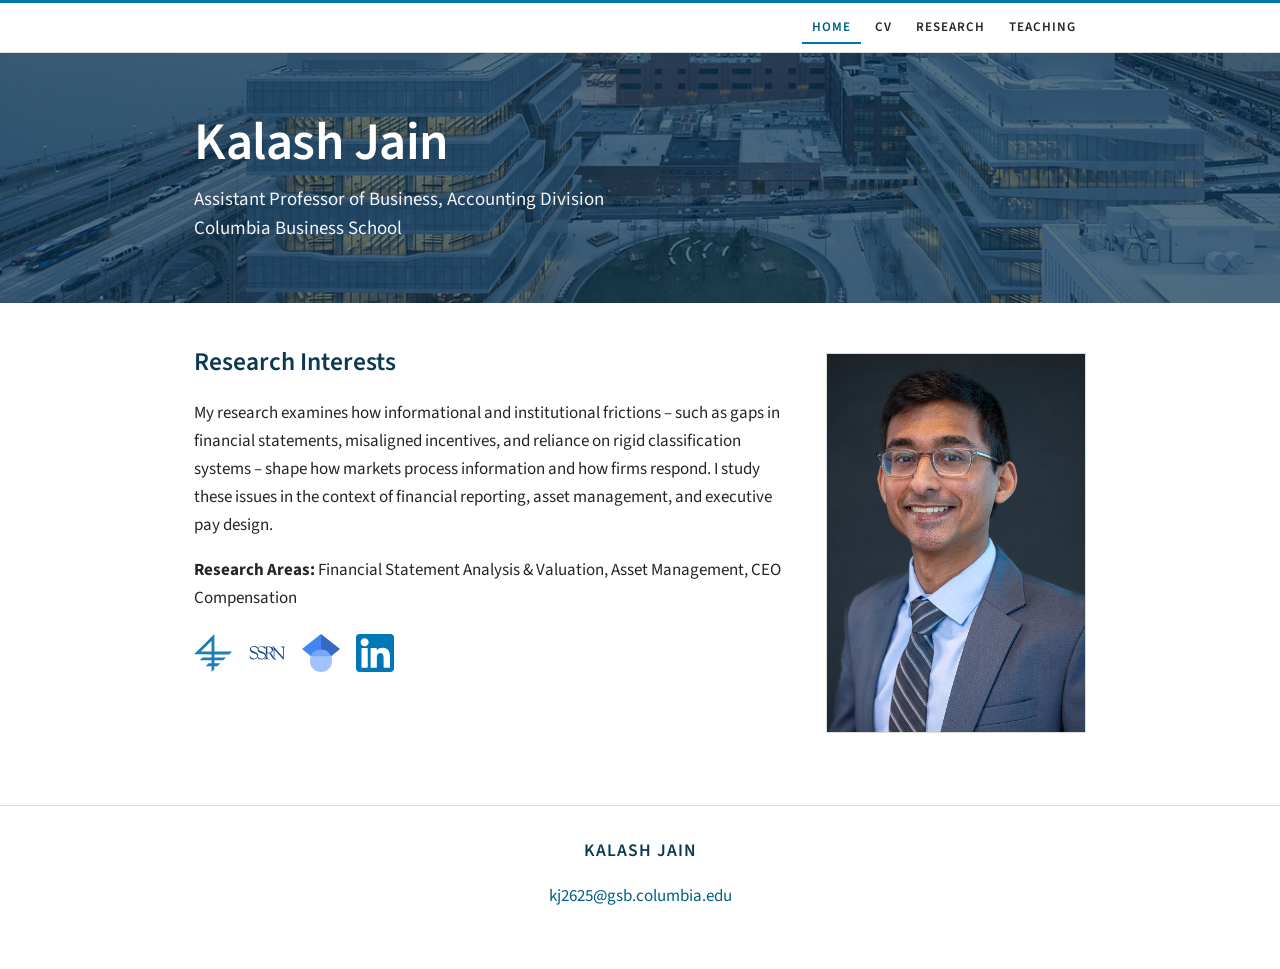
==== commit f29e32a6: "Remove redundant KJ nav logo (kept as favicon); right-align nav links Co-Authored-By: Claude Opus 4." ====
--- a/index.html
+++ b/index.html
@@ -14,9 +14,6 @@
 <body>
   <header class="site-header">
     <nav class="nav">
-      <a class="nav__brand" href="index.html">
-        <img src="assets/img/logo.svg" alt="Kalash Jain logo" />
-      </a>
       <ul class="nav__links">
         <li><a href="index.html" class="active">Home</a></li>
         <li><a href="cv.pdf" target="_blank" rel="noopener">CV</a></li>
--- a/assets/css/style.css
+++ b/assets/css/style.css
@@ -65,7 +65,7 @@
 .nav {
   display: flex;
   align-items: center;
-  justify-content: space-between;
+  justify-content: flex-end;
   padding: 12px 24px;
   max-width: var(--maxw);
   margin: 0 auto;
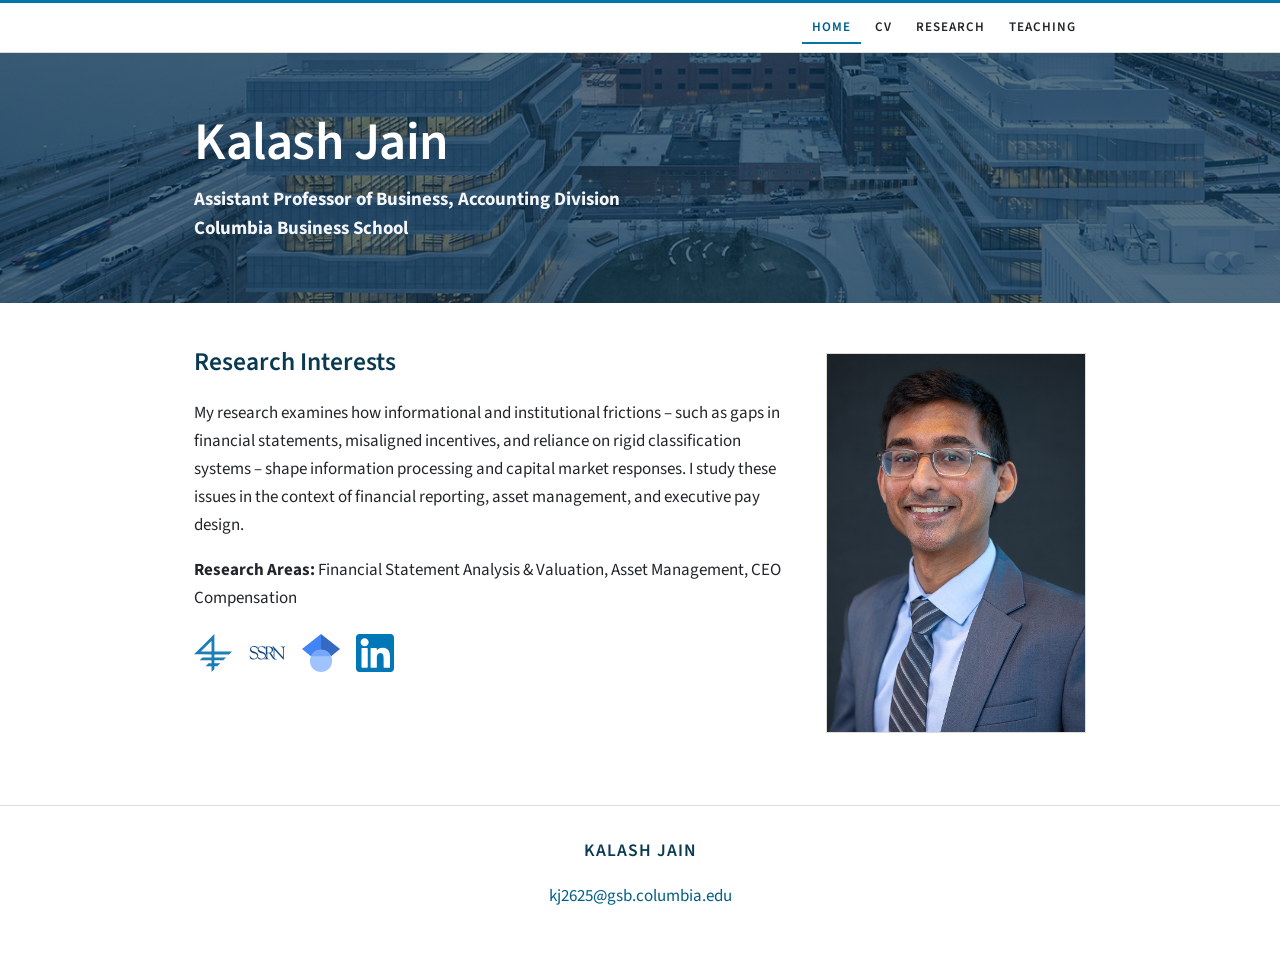
==== commit 967eb7b6: "Reword research-interests sentence on home page Co-Authored-By: Claude Opus 4.8 <noreply@anthropic.c" ====
--- a/index.html
+++ b/index.html
@@ -5,6 +5,36 @@
   <meta name="viewport" content="width=device-width, initial-scale=1.0" />
   <title>Kalash Jain – Columbia Business School</title>
   <meta name="description" content="Kalash Jain, Assistant Professor of Business, Accounting Division, Columbia Business School. Research on financial statement analysis, asset management, and CEO compensation." />
+  <link rel="canonical" href="https://kalashjain.me/" />
+  <meta property="og:type" content="website" />
+  <meta property="og:site_name" content="Kalash Jain" />
+  <meta property="og:title" content="Kalash Jain – Columbia Business School" />
+  <meta property="og:description" content="Assistant Professor of Business, Accounting Division, Columbia Business School. Research on financial statement analysis, asset management, and CEO compensation." />
+  <meta property="og:url" content="https://kalashjain.me/" />
+  <meta property="og:image" content="https://kalashjain.me/assets/img/headshot.jpg" />
+  <meta property="og:image:alt" content="Kalash Jain" />
+  <meta name="twitter:card" content="summary" />
+  <meta name="twitter:title" content="Kalash Jain – Columbia Business School" />
+  <meta name="twitter:description" content="Assistant Professor of Business, Accounting Division, Columbia Business School." />
+  <meta name="twitter:image" content="https://kalashjain.me/assets/img/headshot.jpg" />
+  <script type="application/ld+json">
+  {
+    "@context": "https://schema.org",
+    "@type": "Person",
+    "name": "Kalash Jain",
+    "url": "https://kalashjain.me/",
+    "image": "https://kalashjain.me/assets/img/headshot.jpg",
+    "jobTitle": "Assistant Professor of Business",
+    "worksFor": { "@type": "CollegeOrUniversity", "name": "Columbia Business School", "url": "https://business.columbia.edu/" },
+    "email": "kj2625@gsb.columbia.edu",
+    "sameAs": [
+      "https://business.columbia.edu/faculty/people/kalash-jain",
+      "https://papers.ssrn.com/sol3/cf_dev/AbsByAuth.cfm?per_id=5348199",
+      "https://scholar.google.com/citations?user=yLvqzMYAAAAJ",
+      "https://www.linkedin.com/in/kalash-jain-us/"
+    ]
+  }
+  </script>
   <link rel="icon" type="image/svg+xml" href="assets/img/logo.svg" />
   <link rel="preconnect" href="https://fonts.googleapis.com" />
   <link rel="preconnect" href="https://fonts.gstatic.com" crossorigin />
@@ -40,8 +70,7 @@
         <p>
           My research examines how informational and institutional frictions – such
           as gaps in financial statements, misaligned incentives, and reliance on
-          rigid classification systems – shape how markets process information and
-          how firms respond. I study these issues in the context of financial
+          rigid classification systems – shape information processing and capital market responses. I study these issues in the context of financial
           reporting, asset management, and executive pay design.
         </p>
         <p>
--- a/assets/css/style.css
+++ b/assets/css/style.css
@@ -128,6 +128,7 @@
 .hero-banner__title {
   font-size: 1.18rem;
   line-height: 1.5;
+  font-weight: 700;
   margin: 0;
   color: rgba(255, 255, 255, 0.95);
 }
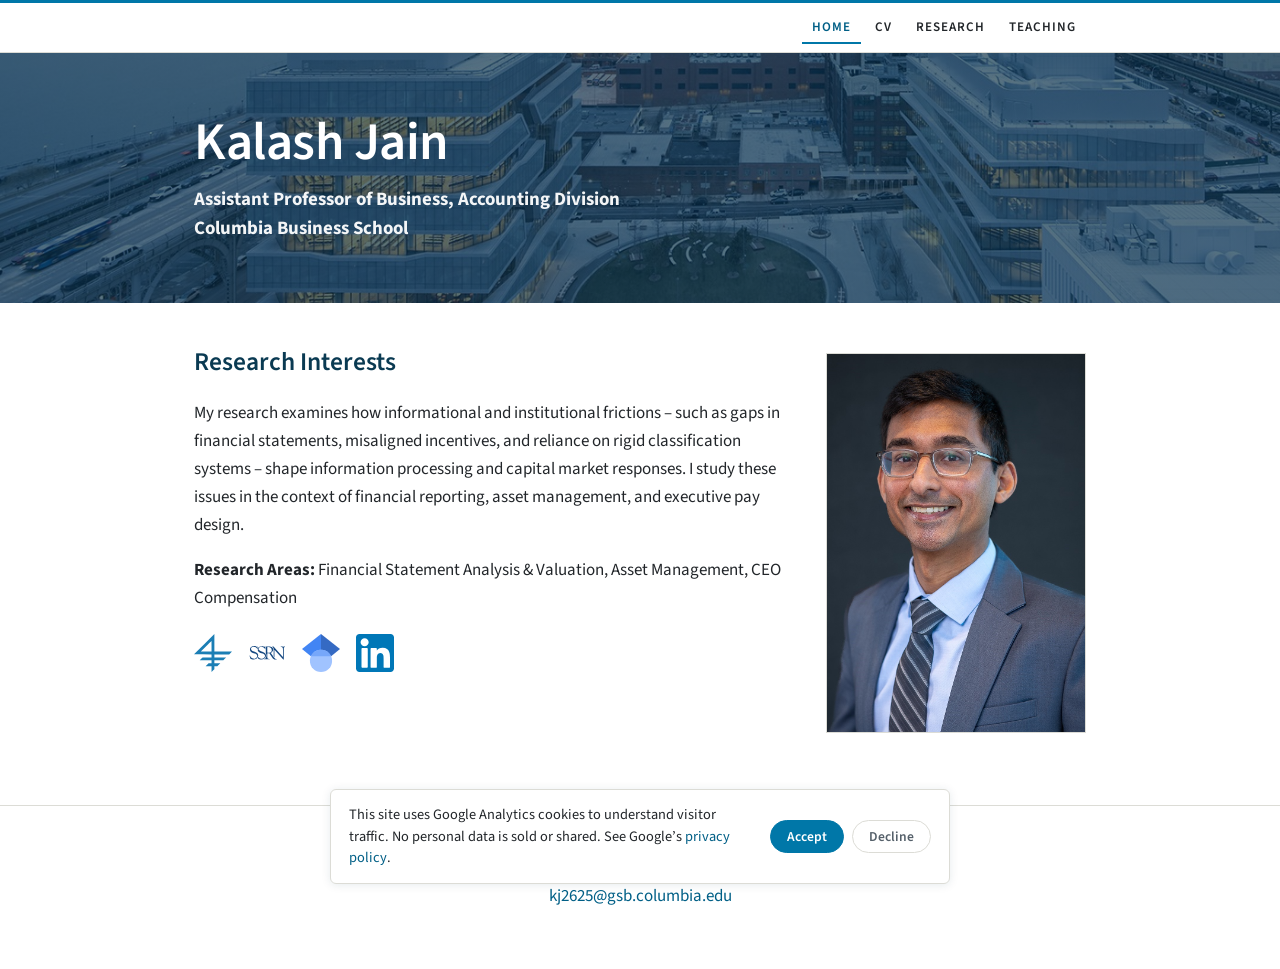
==== commit 08ce27e1: "Add Google Analytics 4 with cookie-consent gating GA (G-81HPN07LN4) loads only after the visitor cli" ====
--- a/index.html
+++ b/index.html
@@ -99,5 +99,6 @@
     </div>
   </footer>
 <!-- Cloudflare Web Analytics --><script type='module' src='https://static.cloudflareinsights.com/beacon.min.js' data-cf-beacon='{"token": "cd76b0aa09ca4c36a53049b33221c05a"}'></script><!-- End Cloudflare Web Analytics -->
+  <script defer src="assets/js/analytics.js"></script>
 </body>
 </html>
